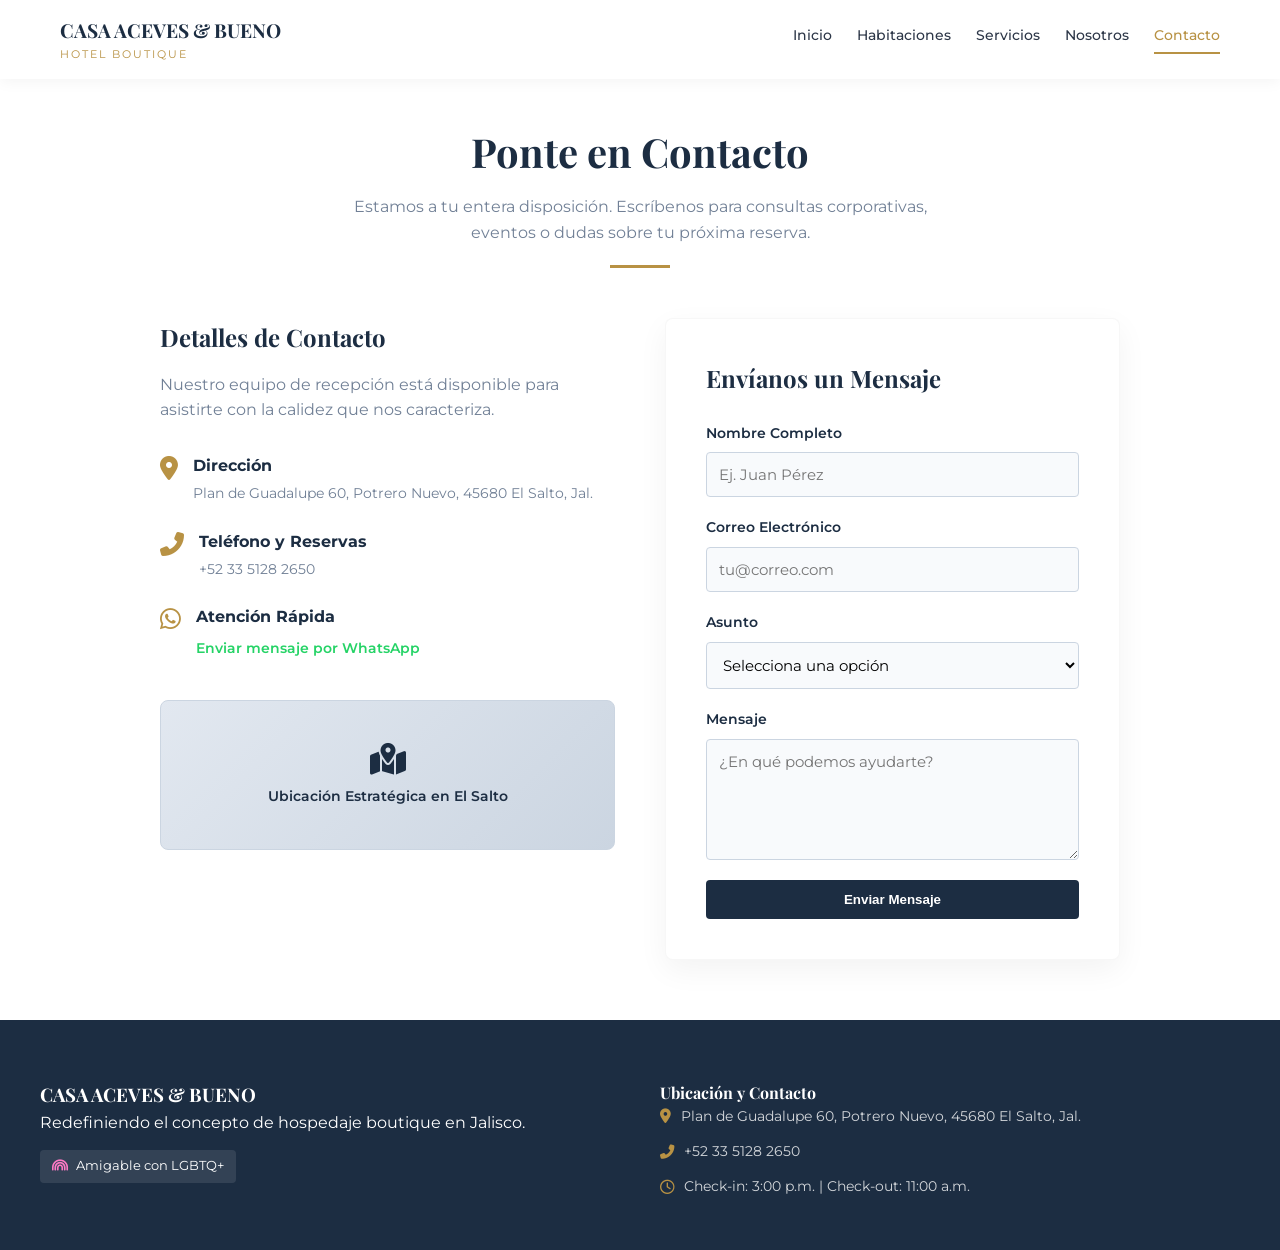
==== Contacto/contacto.html @ 420de3a4 "Add files via upload" ====
<!DOCTYPE html>
<html lang="es">
<head>
    <meta charset="UTF-8">
    <meta name="viewport" content="width=device-width, initial-scale=1.0">
    <title>Contacto | Casa Aceves & Bueno</title>
    <link rel="preconnect" href="https://fonts.googleapis.com">
    <link rel="preconnect" href="https://fonts.gstatic.com" crossorigin>
    <link href="https://fonts.googleapis.com/css2?family=Montserrat:wght@300;400;600;700&family=Playfair+Display:ital,wght@0,400;0,700;1,400&display=swap" rel="stylesheet">
    <link rel="stylesheet" href="https://cdnjs.cloudflare.com/ajax/libs/font-awesome/6.4.0/css/all.min.css">
    
    <link rel="stylesheet" href="../style.css">
    <link rel="stylesheet" href="contacto.css">
</head>
<body>

    <header class="navbar">
        <div class="navbar-container">
            <a href="../index.html" class="logo">
                <span class="logo-title">CASA ACEVES & BUENO</span>
                <span class="logo-subtitle">HOTEL BOUTIQUE</span>
            </a>
            <nav class="nav-menu" id="navMenu">
                <a href="../index.html" class="nav-link">Inicio</a>
                <a href="../Habitaciones/habitaciones.html" class="nav-link">Habitaciones</a>
                <a href="../Servicios/servicios.html" class="nav-link">Servicios</a>
                <a href="../Nosotros/nosotros.html" class="nav-link">Nosotros</a>
                <a href="contacto.html" class="nav-link active">Contacto</a>
            </nav>
            <div class="hamburger" id="hamburgerMenu">
                <span></span><span></span><span></span>
            </div>
        </div>
    </header>

    <main class="page-content">
        <div class="container">
            <div class="page-header reveal">
                <h1 class="page-title">Ponte en Contacto</h1>
                <p class="page-desc">Estamos a tu entera disposición. Escríbenos para consultas corporativas, eventos o dudas sobre tu próxima reserva.</p>
                <div class="divider"></div>
            </div>

            <div class="contact-grid">
                <div class="contact-info reveal">
                    <h2>Detalles de Contacto</h2>
                    <p class="info-desc">Nuestro equipo de recepción está disponible para asistirte con la calidez que nos caracteriza.</p>
                    
                    <ul class="contact-list">
                        <li>
                            <i class="fas fa-map-marker-alt"></i>
                            <div>
                                <strong>Dirección</strong>
                                <span>Plan de Guadalupe 60, Potrero Nuevo, 45680 El Salto, Jal.</span>
                            </div>
                        </li>
                        <li>
                            <i class="fas fa-phone-alt"></i>
                            <div>
                                <strong>Teléfono y Reservas</strong>
                                <span>+52 33 5128 2650</span>
                            </div>
                        </li>
                        <li>
                            <i class="fab fa-whatsapp"></i>
                            <div>
                                <strong>Atención Rápida</strong>
                                <a href="https://wa.me/523351282650" target="_blank" class="text-link">Enviar mensaje por WhatsApp</a>
                            </div>
                        </li>
                    </ul>

                    <div class="map-placeholder">
                        <i class="fas fa-map-marked-alt"></i>
                        <span>Ubicación Estratégica en El Salto</span>
                    </div>
                </div>

                <div class="contact-form-wrapper reveal">
                    <h2>Envíanos un Mensaje</h2>
                    <form id="contactForm" class="contact-form">
                        <div class="input-group">
                            <label for="name">Nombre Completo</label>
                            <input type="text" id="name" required placeholder="Ej. Juan Pérez">
                        </div>
                        <div class="input-group">
                            <label for="email">Correo Electrónico</label>
                            <input type="email" id="email" required placeholder="tu@correo.com">
                        </div>
                        <div class="input-group">
                            <label for="subject">Asunto</label>
                            <select id="subject" required>
                                <option value="">Selecciona una opción</option>
                                <option value="Reservaciones">Reservaciones</option>
                                <option value="Eventos">Eventos / Grupos</option>
                                <option value="Facturacion">Facturación</option>
                                <option value="Otros">Otros</option>
                            </select>
                        </div>
                        <div class="input-group">
                            <label for="message">Mensaje</label>
                            <textarea id="message" rows="5" required placeholder="¿En qué podemos ayudarte?"></textarea>
                        </div>
                        <button type="submit" class="btn-primary w-100">Enviar Mensaje</button>
                        <div id="formStatus" class="form-status"></div>
                    </form>
                </div>
            </div>
        </div>
    </main>

    <footer class="footer">
        <div class="footer-container">
            <div class="footer-brand">
                <h3>CASA ACEVES & BUENO</h3>
                <p class="footer-desc">Redefiniendo el concepto de hospedaje boutique en Jalisco.</p>
                <div class="footer-badges">
                    <span class="badge"><i class="fas fa-rainbow"></i> Amigable con LGBTQ+</span>
                </div>
            </div>
            <div class="footer-contact">
                <h4>Ubicación y Contacto</h4>
                <p><i class="fas fa-map-marker-alt"></i> Plan de Guadalupe 60, Potrero Nuevo, 45680 El Salto, Jal.</p>
                <p><i class="fas fa-phone-alt"></i> +52 33 5128 2650</p>
                <p><i class="far fa-clock"></i> Check-in: 3:00 p.m. | Check-out: 11:00 a.m.</p>
            </div>
        </div>
    </footer>

    <script src="../script.js"></script>
    <script src="contacto.js"></script>
</body>
</html>
---- style.css ----
/* VARIABLES GLOBALES */
:root {
    --primary: #1c2d42;      
    --primary-dark: #0f172a; 
    --accent: #b89244;       
    --text-dark: #2d3748;
    --text-light: #718096;
    --bg-light: #f8fafc;
    --white: #ffffff;
    --transition: all 0.3s ease;
}

* { margin: 0; padding: 0; box-sizing: border-box; }

body {
    font-family: 'Montserrat', sans-serif;
    color: var(--text-dark);
    background-color: var(--white);
    line-height: 1.6;
}

h1, h2, h3, h4, .logo-title { font-family: 'Playfair Display', serif; }

/* UTILIDADES GENERALES */
.container { max-width: 1200px; margin: 0 auto; padding: 0 20px; }
.section-padding { padding: 80px 0; }
.bg-light { background-color: var(--bg-light); }
.text-center { text-align: center; }
.mt-40 { margin-top: 40px; }

.section-title { font-size: 2.5rem; color: var(--primary); margin-bottom: 15px; }
.section-subtitle { color: var(--accent); font-weight: 600; letter-spacing: 2px; text-transform: uppercase; font-size: 0.85rem; display: block; margin-bottom: 10px; }
.section-desc { color: var(--text-light); max-width: 700px; margin: 0 auto; font-size: 1.05rem; line-height: 1.8; }
.divider { width: 60px; height: 3px; background-color: var(--accent); margin: 0 auto 25px auto; }
.content-center { text-align: center; max-width: 800px; margin: 0 auto; }

/* BOTONES */
.btn-primary { background-color: var(--primary); color: var(--white); padding: 12px 28px; border: none; border-radius: 4px; text-decoration: none; font-weight: 600; transition: var(--transition); display: inline-block; cursor: pointer; }
.btn-primary:hover { background-color: var(--accent); transform: translateY(-2px); }
.btn-lg { padding: 15px 35px; font-size: 1.1rem; }

.btn-outline { background-color: transparent; border: 2px solid var(--primary); color: var(--primary); padding: 12px 28px; border-radius: 4px; text-decoration: none; font-weight: 600; transition: var(--transition); display: inline-block; }
.btn-outline:hover { background-color: var(--primary); color: var(--white); }

.link-arrow { color: var(--accent); text-decoration: none; font-weight: 600; font-size: 0.95rem; display: inline-flex; align-items: center; gap: 8px; transition: var(--transition); }
.link-arrow:hover { color: var(--primary); gap: 12px; }

/* NAVBAR */
.navbar { position: fixed; top: 0; width: 100%; background-color: rgba(255, 255, 255, 0.98); box-shadow: 0 2px 15px rgba(0,0,0,0.05); z-index: 1000; }
.navbar-container { display: flex; justify-content: space-between; align-items: center; max-width: 1200px; margin: 0 auto; padding: 15px 20px; }
.logo { text-decoration: none; display: flex; flex-direction: column; }
.logo-title { color: var(--primary); font-size: 1.2rem; font-weight: 700; }
.logo-subtitle { color: var(--accent); font-size: 0.7rem; letter-spacing: 2px; }

.nav-menu { display: flex; gap: 25px; }
.nav-link { text-decoration: none; color: var(--text-dark); font-size: 0.9rem; font-weight: 500; padding-bottom: 5px; border-bottom: 2px solid transparent; transition: var(--transition); }
.nav-link:hover, .nav-link.active { color: var(--accent); border-color: var(--accent); }

/* HAMBURGER MENU */
.hamburger { display: none; cursor: pointer; }
.hamburger span { display: block; width: 25px; height: 3px; background-color: var(--primary); margin: 5px 0; transition: var(--transition); }

/* HERO SECTION (Preparado para tu imagen) */
.hero {
    height: 100vh;
    /* Fondo por defecto si la imagen no carga */
    background-color: var(--primary-dark); 
    background-size: cover;
    background-position: center;
    background-attachment: fixed; /* Efecto parallax sutil */
    display: flex; align-items: center; justify-content: center;
    text-align: center; color: var(--white); padding: 0 20px; position: relative;
}

/* El overlay oscurece tu foto para que el texto resalte */
.hero-overlay {
    position: absolute;
    top: 0; left: 0; width: 100%; height: 100%;
    background: linear-gradient(to bottom, rgba(15, 23, 42, 0.7), rgba(28, 45, 66, 0.8));
    z-index: 1;
}

.hero-content { position: relative; z-index: 2; max-width: 800px; }
.hero-tag { color: var(--accent); letter-spacing: 3px; text-transform: uppercase; font-size: 0.85rem; display: block; margin-bottom: 15px; }
.hero-title { font-size: 3.5rem; margin-bottom: 20px; line-height: 1.2; }
.hero-subtitle { font-size: 1.1rem; margin: 0 auto 35px auto; color: rgba(255,255,255,0.9); }
.scroll-indicator { position: absolute; bottom: 30px; font-size: 0.85rem; color: rgba(255,255,255,0.8); z-index: 2; animation: bounce 2s infinite; display: flex; flex-direction: column; align-items: center; gap: 8px; }

/* SECCIÓN: VISTAZO A HABITACIONES */
.grid-2-cols { display: grid; grid-template-columns: 1fr 1fr; gap: 40px; margin-top: 50px; }
.card-minimal { background-color: var(--white); padding: 40px; border-radius: 8px; box-shadow: 0 10px 30px rgba(0,0,0,0.03); border: 1px solid rgba(0,0,0,0.02); transition: var(--transition); }
.card-minimal:hover { transform: translateY(-5px); box-shadow: 0 15px 35px rgba(0,0,0,0.08); border-color: rgba(184, 146, 68, 0.2); }
.card-icon { font-size: 2.5rem; color: var(--accent); margin-bottom: 20px; }
.card-minimal h3 { color: var(--primary); font-size: 1.4rem; margin-bottom: 15px; }
.card-minimal p { color: var(--text-light); margin-bottom: 25px; line-height: 1.6; }

/* SECCIÓN: AMENIDADES RÁPIDAS */
.amenities-row { display: flex; justify-content: center; flex-wrap: wrap; gap: 40px; }
.amenity-mini { text-align: center; width: 150px; }
.amenity-mini i { font-size: 2.5rem; color: var(--primary); margin-bottom: 15px; transition: var(--transition); }
.amenity-mini:hover i { color: var(--accent); transform: scale(1.1); }
.amenity-mini h4 { color: var(--text-dark); font-size: 0.95rem; font-weight: 600; }

/* CTA FINAL */
.cta-section { background: linear-gradient(135deg, var(--primary), var(--primary-dark)); padding: 80px 20px; text-align: center; color: var(--white); margin-top: 40px; }
.cta-content { max-width: 600px; margin: 0 auto; }
.cta-content h2 { font-size: 2.2rem; margin-bottom: 15px; color: var(--white); }
.cta-content p { color: rgba(255,255,255,0.8); margin-bottom: 30px; font-size: 1.05rem; }

/* FOOTER */
.footer { background-color: var(--primary); color: var(--white); padding: 60px 20px 40px 20px; }
.footer-container { max-width: 1200px; margin: 0 auto; display: grid; grid-template-columns: repeat(auto-fit, minmax(300px, 1fr)); gap: 40px; }
.footer-contact p { margin-bottom: 12px; font-size: 0.9rem; color: rgba(255,255,255,0.8); display: flex; align-items: center; gap: 10px; }
.footer-contact i { color: var(--accent); }
.badge { display: inline-block; background-color: rgba(255,255,255,0.1); padding: 6px 12px; border-radius: 4px; font-size: 0.8rem; margin-top: 15px; }
.badge i { color: #ff79c6; margin-right: 5px; }

/* ANIMACIONES */
.reveal { opacity: 0; transform: translateY(30px); transition: all 0.8s cubic-bezier(0.25, 0.46, 0.45, 0.94); }
.reveal.visible { opacity: 1; transform: translateY(0); }
@keyframes bounce { 0%, 100% { transform: translateY(0); } 50% { transform: translateY(-8px); } }

/* RESPONSIVE MÓVIL */
@media (max-width: 768px) {
    .hamburger { display: block; }
    .nav-menu { position: fixed; top: 65px; left: -100%; flex-direction: column; width: 100%; background-color: var(--white); padding: 30px 20px; box-shadow: 0 10px 10px rgba(0,0,0,0.05); }
    .nav-menu.active { left: 0; }
    .hero-title { font-size: 2.5rem; }
    .grid-2-cols { grid-template-columns: 1fr; }
    .section-padding { padding: 60px 0; }
}

/* SECCIÓN MAPA - ESTILO BOUTIQUE */
.map-section {
    padding: 80px 20px;
    background-color: var(--white);
}

.map-container {
    width: 100%;
    max-width: 1000px;
    margin: 40px auto 0 auto;
    border-radius: 12px;
    overflow: hidden;
    /* Efecto de sombra elegante */
    box-shadow: 0 20px 40px rgba(0, 0, 0, 0.1);
    border: 1px solid rgba(184, 146, 68, 0.2);
    /* Transición suave */
    transition: var(--transition);
}

.map-container:hover {
    box-shadow: 0 30px 60px rgba(0, 0, 0, 0.15);
    transform: translateY(-5px);
}

/* Filtro estético para Google Maps */
.map-container iframe {
    filter: grayscale(30%) contrast(1.1) brightness(1.05);
    transition: filter 0.5s ease;
    display: block;
}

/* Al pasar el mouse, el mapa recupera su color original */
.map-container:hover iframe {
    filter: grayscale(0%) contrast(1) brightness(1);
}

/* Responsivo */
@media (max-width: 768px) {
    .map-container {
        border-radius: 8px;
    }
}
---- Contacto/contacto.css ----
/* ESTILOS ESPECÍFICOS: CONTACTO */
.page-content { padding: 120px 20px 60px 20px; }
.container { max-width: 1000px; margin: 0 auto; }
.page-header { text-align: center; margin-bottom: 50px; }
.page-title { color: var(--primary); font-size: 2.5rem; margin-bottom: 10px; }
.page-desc { color: var(--text-light); max-width: 600px; margin: 0 auto; }
.divider { width: 60px; height: 3px; background-color: var(--accent); margin: 20px auto; }

.contact-grid {
    display: grid;
    grid-template-columns: 1fr 1fr;
    gap: 50px;
}

/* Columna Izquierda: Información */
.contact-info h2 { color: var(--primary); margin-bottom: 15px; }
.info-desc { color: var(--text-light); margin-bottom: 30px; line-height: 1.6; }

.contact-list { list-style: none; display: flex; flex-direction: column; gap: 25px; margin-bottom: 40px; }
.contact-list li { display: flex; gap: 15px; align-items: flex-start; }
.contact-list i { font-size: 1.5rem; color: var(--accent); margin-top: 3px; }
.contact-list strong { display: block; color: var(--primary); margin-bottom: 5px; font-size: 1rem; }
.contact-list span { color: var(--text-light); font-size: 0.9rem; line-height: 1.4; display: block; }
.text-link { color: #25d366; text-decoration: none; font-weight: 600; font-size: 0.9rem; transition: var(--transition); }
.text-link:hover { color: #128c7e; text-decoration: underline; }

/* Visual Map Placeholder */
.map-placeholder {
    background: linear-gradient(135deg, #e2e8f0, #cbd5e1);
    height: 150px;
    border-radius: 8px;
    display: flex;
    flex-direction: column;
    align-items: center;
    justify-content: center;
    color: var(--primary);
    border: 1px solid #cbd5e1;
}
.map-placeholder i { font-size: 2rem; margin-bottom: 10px; color: var(--primary); }
.map-placeholder span { font-size: 0.9rem; font-weight: 600; }

/* Columna Derecha: Formulario */
.contact-form-wrapper {
    background-color: var(--white);
    padding: 40px;
    border-radius: 8px;
    box-shadow: 0 10px 30px rgba(0,0,0,0.05);
    border: 1px solid rgba(0,0,0,0.03);
}

.contact-form-wrapper h2 { color: var(--primary); margin-bottom: 25px; }

.contact-form { display: flex; flex-direction: column; gap: 20px; }
.input-group { display: flex; flex-direction: column; gap: 8px; }
.input-group label { font-weight: 600; font-size: 0.85rem; color: var(--primary); }
.input-group input, .input-group select, .input-group textarea {
    padding: 12px;
    border: 1px solid #cbd5e1;
    border-radius: 4px;
    font-family: inherit;
    font-size: 0.95rem;
    transition: var(--transition);
    outline: none;
    background-color: var(--bg-light);
}
.input-group input:focus, .input-group select:focus, .input-group textarea:focus {
    border-color: var(--accent);
    background-color: var(--white);
    box-shadow: 0 0 0 3px rgba(184, 146, 68, 0.1);
}

.w-100 { width: 100%; text-align: center; }

/* Mensaje de estado del form */
.form-status { margin-top: 15px; font-size: 0.9rem; font-weight: 600; text-align: center; display: none; }
.form-status.success { color: #25d366; display: block; }

@media (max-width: 768px) {
    .contact-grid { grid-template-columns: 1fr; }
    .contact-form-wrapper { padding: 30px 20px; }
}
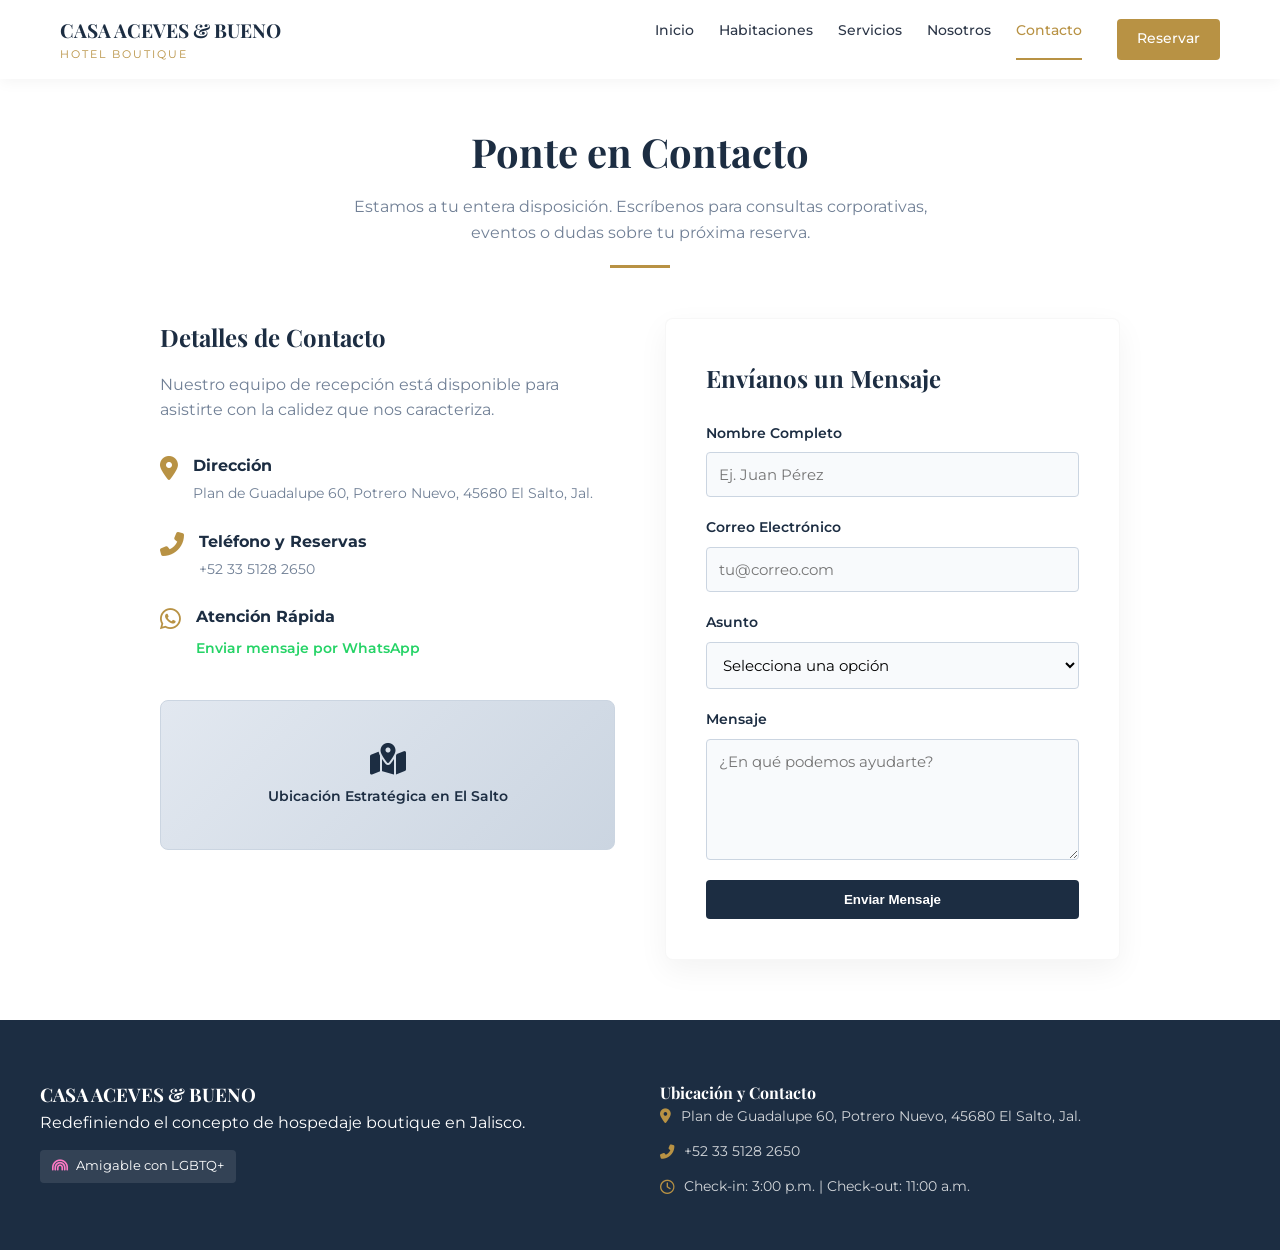
==== commit 8ea8b73a: "Add files via upload" ====
--- a/Contacto/contacto.html
+++ b/Contacto/contacto.html
@@ -26,6 +26,7 @@
                 <a href="../Servicios/servicios.html" class="nav-link">Servicios</a>
                 <a href="../Nosotros/nosotros.html" class="nav-link">Nosotros</a>
                 <a href="contacto.html" class="nav-link active">Contacto</a>
+                <a href="../Reservar/reservar.html" class="nav-link btn-reservar">Reservar</a>
             </nav>
             <div class="hamburger" id="hamburgerMenu">
                 <span></span><span></span><span></span>
@@ -65,7 +66,7 @@
                             <i class="fab fa-whatsapp"></i>
                             <div>
                                 <strong>Atención Rápida</strong>
-                                <a href="https://wa.me/523351282650" target="_blank" class="text-link">Enviar mensaje por WhatsApp</a>
+                                <a href="https://wa.me/522205920714" target="_blank" class="text-link">Enviar mensaje por WhatsApp</a>
                             </div>
                         </li>
                     </ul>
--- a/style.css
+++ b/style.css
@@ -120,8 +120,14 @@
 .reveal.visible { opacity: 1; transform: translateY(0); }
 @keyframes bounce { 0%, 100% { transform: translateY(0); } 50% { transform: translateY(-8px); } }
 
-/* RESPONSIVE MÓVIL */
+/* Modificación en style.css dentro de @media (max-width: 768px) */
 @media (max-width: 768px) {
+    .hero {
+        background-attachment: scroll; /* Esto soluciona el problema de estiramiento en móvil */
+        background-size: cover;        /* Asegura que la imagen siempre cubra el área */
+        background-position: center;   /* Mantiene el enfoque en el centro de la imagen */
+    }
+
     .hamburger { display: block; }
     .nav-menu { position: fixed; top: 65px; left: -100%; flex-direction: column; width: 100%; background-color: var(--white); padding: 30px 20px; box-shadow: 0 10px 10px rgba(0,0,0,0.05); }
     .nav-menu.active { left: 0; }
@@ -171,4 +177,17 @@
     .map-container {
         border-radius: 8px;
     }
+}
+
+.nav-link.btn-reservar {
+    background-color: var(--accent); /* O el color dorado que uses */
+    color: var(--white) !important;
+    padding: 8px 20px !important;
+    border-radius: 4px;
+    margin-left: 10px;
+    transition: 0.3s;
+}
+
+.nav-link.btn-reservar:hover {
+    background-color: var(--primary);
 }
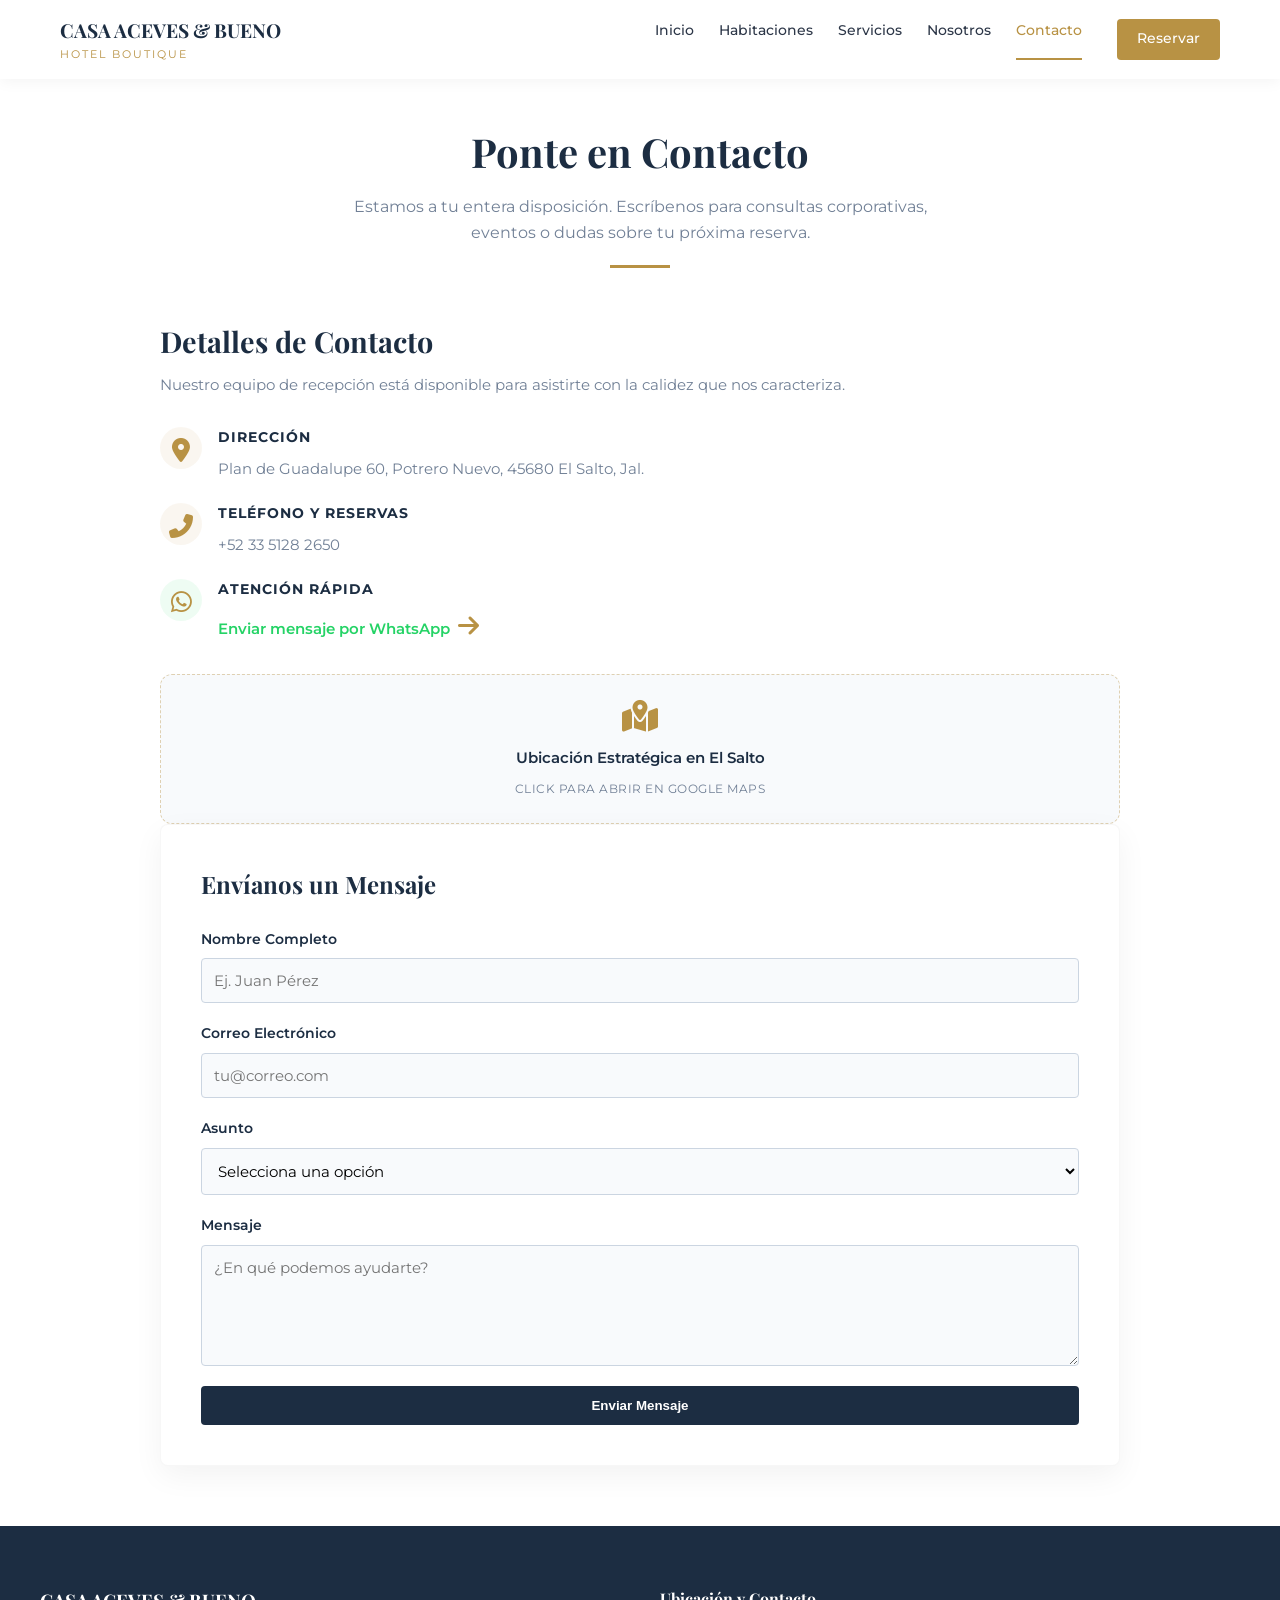
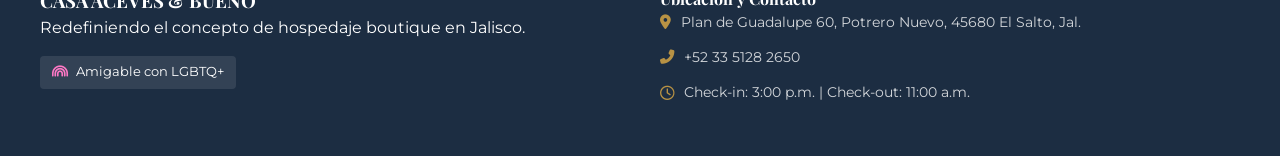
==== commit 44f6b16c: "Add files via upload" ====
--- a/Contacto/contacto.html
+++ b/Contacto/contacto.html
@@ -42,40 +42,50 @@
                 <div class="divider"></div>
             </div>
 
-            <div class="contact-grid">
-                <div class="contact-info reveal">
-                    <h2>Detalles de Contacto</h2>
-                    <p class="info-desc">Nuestro equipo de recepción está disponible para asistirte con la calidez que nos caracteriza.</p>
-                    
-                    <ul class="contact-list">
-                        <li>
-                            <i class="fas fa-map-marker-alt"></i>
-                            <div>
-                                <strong>Dirección</strong>
-                                <span>Plan de Guadalupe 60, Potrero Nuevo, 45680 El Salto, Jal.</span>
-                            </div>
-                        </li>
-                        <li>
-                            <i class="fas fa-phone-alt"></i>
-                            <div>
-                                <strong>Teléfono y Reservas</strong>
-                                <span>+52 33 5128 2650</span>
-                            </div>
-                        </li>
-                        <li>
-                            <i class="fab fa-whatsapp"></i>
-                            <div>
-                                <strong>Atención Rápida</strong>
-                                <a href="https://wa.me/522205920714" target="_blank" class="text-link">Enviar mensaje por WhatsApp</a>
-                            </div>
-                        </li>
-                    </ul>
+           <div class="contact-info reveal">
+    <h2>Detalles de Contacto</h2>
+    <p class="info-desc">Nuestro equipo de recepción está disponible para asistirte con la calidez que nos caracteriza.</p>
+    
+    <ul class="contact-list">
+        <li>
+            <div class="icon-wrapper"><i class="fas fa-map-marker-alt"></i></div>
+            <div class="contact-details">
+                <strong>Dirección</strong>
+                <a href="https://maps.google.com/?q=Plan+de+Guadalupe+60,+Potrero+Nuevo,+45680+El+Salto,+Jal." target="_blank" class="contact-text-link">
+                    Plan de Guadalupe 60, Potrero Nuevo, 45680 El Salto, Jal.
+                </a>
+            </div>
+        </li>
+        
+        <li>
+            <div class="icon-wrapper"><i class="fas fa-phone-alt"></i></div>
+            <div class="contact-details">
+                <strong>Teléfono y Reservas</strong>
+                <a href="tel:+523351282650" class="contact-text-link">+52 33 5128 2650</a>
+            </div>
+        </li>
+        
+        <li>
+            <div class="icon-wrapper wa-icon"><i class="fab fa-whatsapp"></i></div>
+            <div class="contact-details">
+                <strong>Atención Rápida</strong>
+                <a href="https://wa.me/523351282650" target="_blank" class="contact-text-link wa-link">
+                    Enviar mensaje por WhatsApp <i class="fas fa-arrow-right small-arrow"></i>
+                </a>
+            </div>
+        </li>
+    </ul>
 
-                    <div class="map-placeholder">
-                        <i class="fas fa-map-marked-alt"></i>
-                        <span>Ubicación Estratégica en El Salto</span>
-                    </div>
-                </div>
+    <a href="https://maps.google.com/?q=Plan+de+Guadalupe+60,+Potrero+Nuevo,+45680+El+Salto,+Jal." target="_blank" class="map-anchor">
+        <div class="map-placeholder">
+            <div class="map-icon-pulse">
+                <i class="fas fa-map-marked-alt"></i>
+            </div>
+            <span>Ubicación Estratégica en El Salto</span>
+            <small>Click para abrir en Google Maps</small>
+        </div>
+    </a>
+</div>
 
                 <div class="contact-form-wrapper reveal">
                     <h2>Envíanos un Mensaje</h2>
--- a/Contacto/contacto.css
+++ b/Contacto/contacto.css
@@ -78,4 +78,175 @@
 @media (max-width: 768px) {
     .contact-grid { grid-template-columns: 1fr; }
     .contact-form-wrapper { padding: 30px 20px; }
+}
+
+/* --- COMPONENTES DE DETALLES DE CONTACTO --- */
+.contact-info h2 {
+    font-family: 'Playfair Display', serif;
+    color: var(--primary, #1a202c);
+    font-size: 1.8rem;
+    margin-bottom: 10px;
+}
+
+.info-desc {
+    color: var(--text-light, #64748b);
+    font-size: 0.95rem;
+    line-height: 1.5;
+    margin-bottom: 30px;
+}
+
+/* Lista de Contacto */
+.contact-list {
+    list-style: none;
+    padding: 0;
+    margin: 0 0 35px 0;
+    display: flex;
+    flex-direction: column;
+    gap: 24px; /* Espaciado premium entre elementos */
+}
+
+.contact-list li {
+    display: flex;
+    align-items: flex-start; /* Alinea arriba si el texto es de varias líneas */
+    gap: 16px;
+}
+
+/* Contenedores de los Iconos */
+.contact-list .icon-wrapper {
+    display: flex;
+    align-items: center;
+    justify-content: center;
+    width: 42px;
+    height: 42px;
+    background-color: rgba(184, 146, 68, 0.08); /* Fondo dorado translúcido */
+    color: var(--accent, #b89244);
+    border-radius: 50%;
+    font-size: 1.05rem;
+    flex-shrink: 0; /* Evita deformaciones en móviles */
+    transition: all 0.3s cubic-bezier(0.4, 0, 0.2, 1);
+}
+
+/* Variación sutil para el icono de WhatsApp */
+.contact-list .icon-wrapper.wa-icon {
+    background-color: rgba(37, 211, 102, 0.08);
+    color: #25D366;
+}
+
+/* Detalles del Texto */
+.contact-details {
+    display: flex;
+    flex-direction: column;
+    gap: 4px;
+}
+
+.contact-details strong {
+    font-family: 'Montserrat', sans-serif;
+    font-size: 0.85rem;
+    text-transform: uppercase;
+    letter-spacing: 1px;
+    color: var(--primary, #1a202c);
+    font-weight: 700;
+}
+
+.contact-text-link {
+    font-family: 'Montserrat', sans-serif;
+    font-size: 0.95rem;
+    color: var(--text-light, #475569);
+    text-decoration: none;
+    line-height: 1.4;
+    transition: color 0.25s ease;
+    display: inline-block;
+}
+
+.contact-text-link:hover {
+    color: var(--accent, #b89244);
+}
+
+.contact-text-link.wa-link {
+    color: #25D366;
+    font-weight: 600;
+}
+
+.contact-text-link.wa-link:hover {
+    color: #1bd75e;
+}
+
+.small-arrow {
+    font-size: 0.8rem;
+    margin-left: 4px;
+    transition: transform 0.25s ease;
+}
+
+/* Animaciones al pasar el mouse por las filas */
+.contact-list li:hover .icon-wrapper {
+    background-color: var(--accent, #b89244);
+    color: #ffffff;
+    transform: translateY(-2px);
+    box-shadow: 0 4px 10px rgba(184, 146, 68, 0.25);
+}
+
+.contact-list li:hover .icon-wrapper.wa-icon {
+    background-color: #25D366;
+    color: #ffffff;
+    box-shadow: 0 4px 10px rgba(37, 211, 102, 0.25);
+}
+
+.contact-list li:hover .wa-link .small-arrow {
+    transform: translateX(4px);
+}
+
+/* --- DISEÑO EXCLUSIVO PARA MAP PLACEHOLDER --- */
+.map-anchor {
+    text-decoration: none;
+    display: block;
+}
+
+.map-placeholder {
+    background: var(--bg-light, #f8fafc);
+    border: 1px dashed rgba(184, 146, 68, 0.4);
+    border-radius: 12px;
+    padding: 30px 20px;
+    text-align: center;
+    display: flex;
+    flex-direction: column;
+    align-items: center;
+    justify-content: center;
+    gap: 8px;
+    transition: all 0.3s ease;
+    cursor: pointer;
+}
+
+.map-placeholder i {
+    font-size: 2rem;
+    color: var(--accent, #b89244);
+    margin-bottom: 6px;
+    transition: transform 0.3s ease;
+}
+
+.map-placeholder span {
+    font-family: 'Montserrat', sans-serif;
+    font-weight: 600;
+    font-size: 0.95rem;
+    color: var(--primary, #1a202c);
+}
+
+.map-placeholder small {
+    font-family: 'Montserrat', sans-serif;
+    font-size: 0.75rem;
+    color: var(--text-light, #64748b);
+    text-transform: uppercase;
+    letter-spacing: 0.5px;
+}
+
+/* Efectos hover del cuadro del mapa */
+.map-anchor:hover .map-placeholder {
+    background: #ffffff;
+    border-style: solid;
+    border-color: var(--accent, #b89244);
+    box-shadow: 0 10px 25px rgba(184, 146, 68, 0.08);
+    transform: translateY(-3px);
+}
+
+.map-anchor:hover .map-placeholder i {
+    transform: scale(1.15);
 }
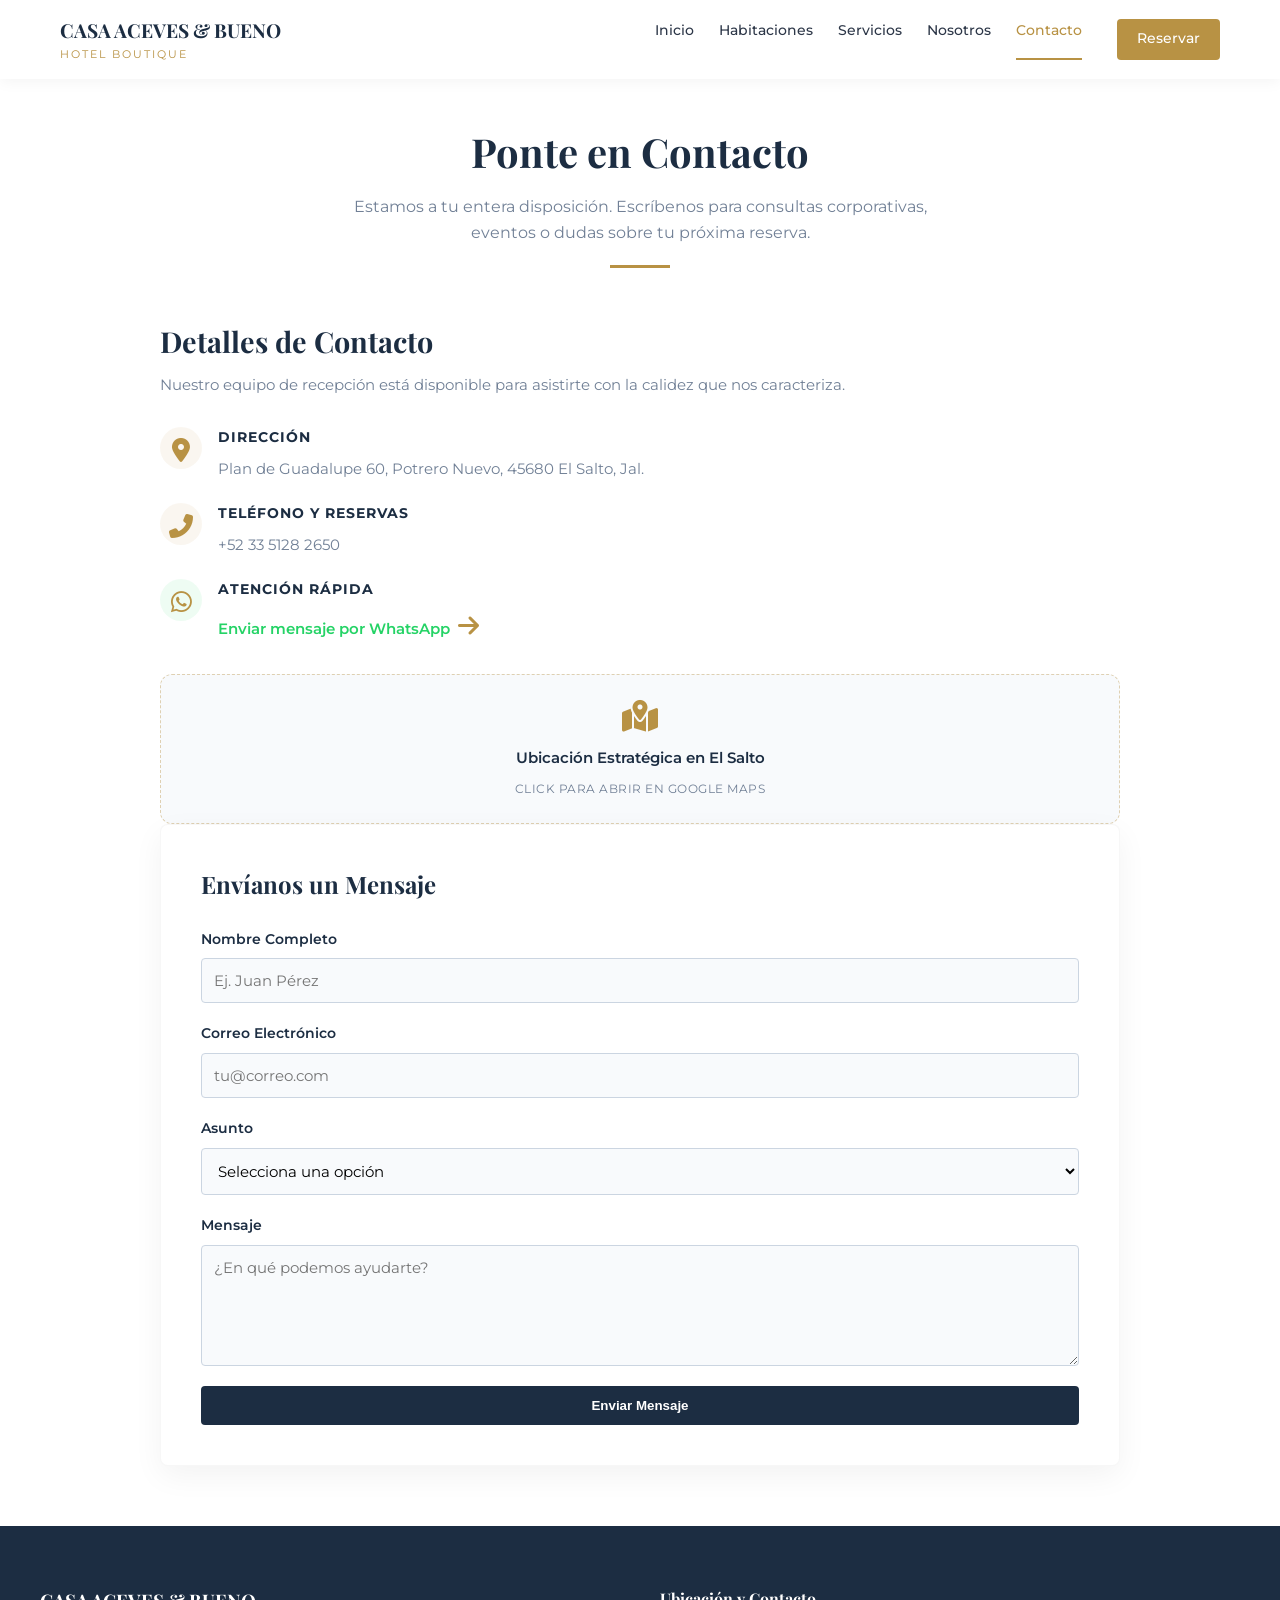
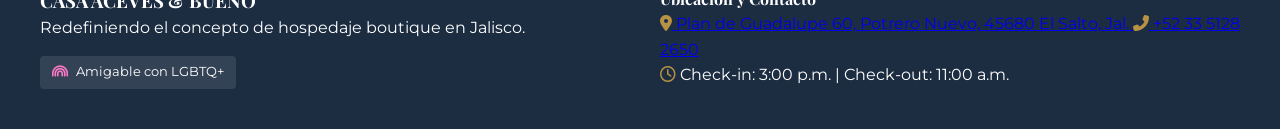
==== commit 5141c608: "Update contacto.html" ====
--- a/Contacto/contacto.html
+++ b/Contacto/contacto.html
@@ -119,8 +119,7 @@
             </div>
         </div>
     </main>
-
-    <footer class="footer">
+  <footer class="footer">
         <div class="footer-container">
             <div class="footer-brand">
                 <h3>CASA ACEVES & BUENO</h3>
@@ -131,9 +130,22 @@
             </div>
             <div class="footer-contact">
                 <h4>Ubicación y Contacto</h4>
-                <p><i class="fas fa-map-marker-alt"></i> Plan de Guadalupe 60, Potrero Nuevo, 45680 El Salto, Jal.</p>
-                <p><i class="fas fa-phone-alt"></i> +52 33 5128 2650</p>
-                <p><i class="far fa-clock"></i> Check-in: 3:00 p.m. | Check-out: 11:00 a.m.</p>
+               <div class="contact-info-list">
+    <a href="https://www.google.com/maps/search/?api=1&query=Plan+de+Guadalupe+60,+Potrero+Nuevo,+45680+El+Salto,+Jal." target="_blank" class="contact-item">
+        <span class="icon-circle"><i class="fas fa-map-marker-alt"></i></span>
+        <span class="contact-text">Plan de Guadalupe 60, Potrero Nuevo, 45680 El Salto, Jal.</span>
+    </a>
+
+    <a href="tel:+523351282650" class="contact-item">
+        <span class="icon-circle"><i class="fas fa-phone-alt"></i></span>
+        <span class="contact-text">+52 33 5128 2650</span>
+    </a>
+
+    <div class="contact-item no-hover">
+        <span class="icon-circle"><i class="far fa-clock"></i></span>
+        <span class="contact-text">Check-in: 3:00 p.m. | Check-out: 11:00 a.m.</span>
+    </div>
+</div>
             </div>
         </div>
     </footer>
@@ -141,4 +153,4 @@
     <script src="../script.js"></script>
     <script src="contacto.js"></script>
 </body>
-</html>+</html>
